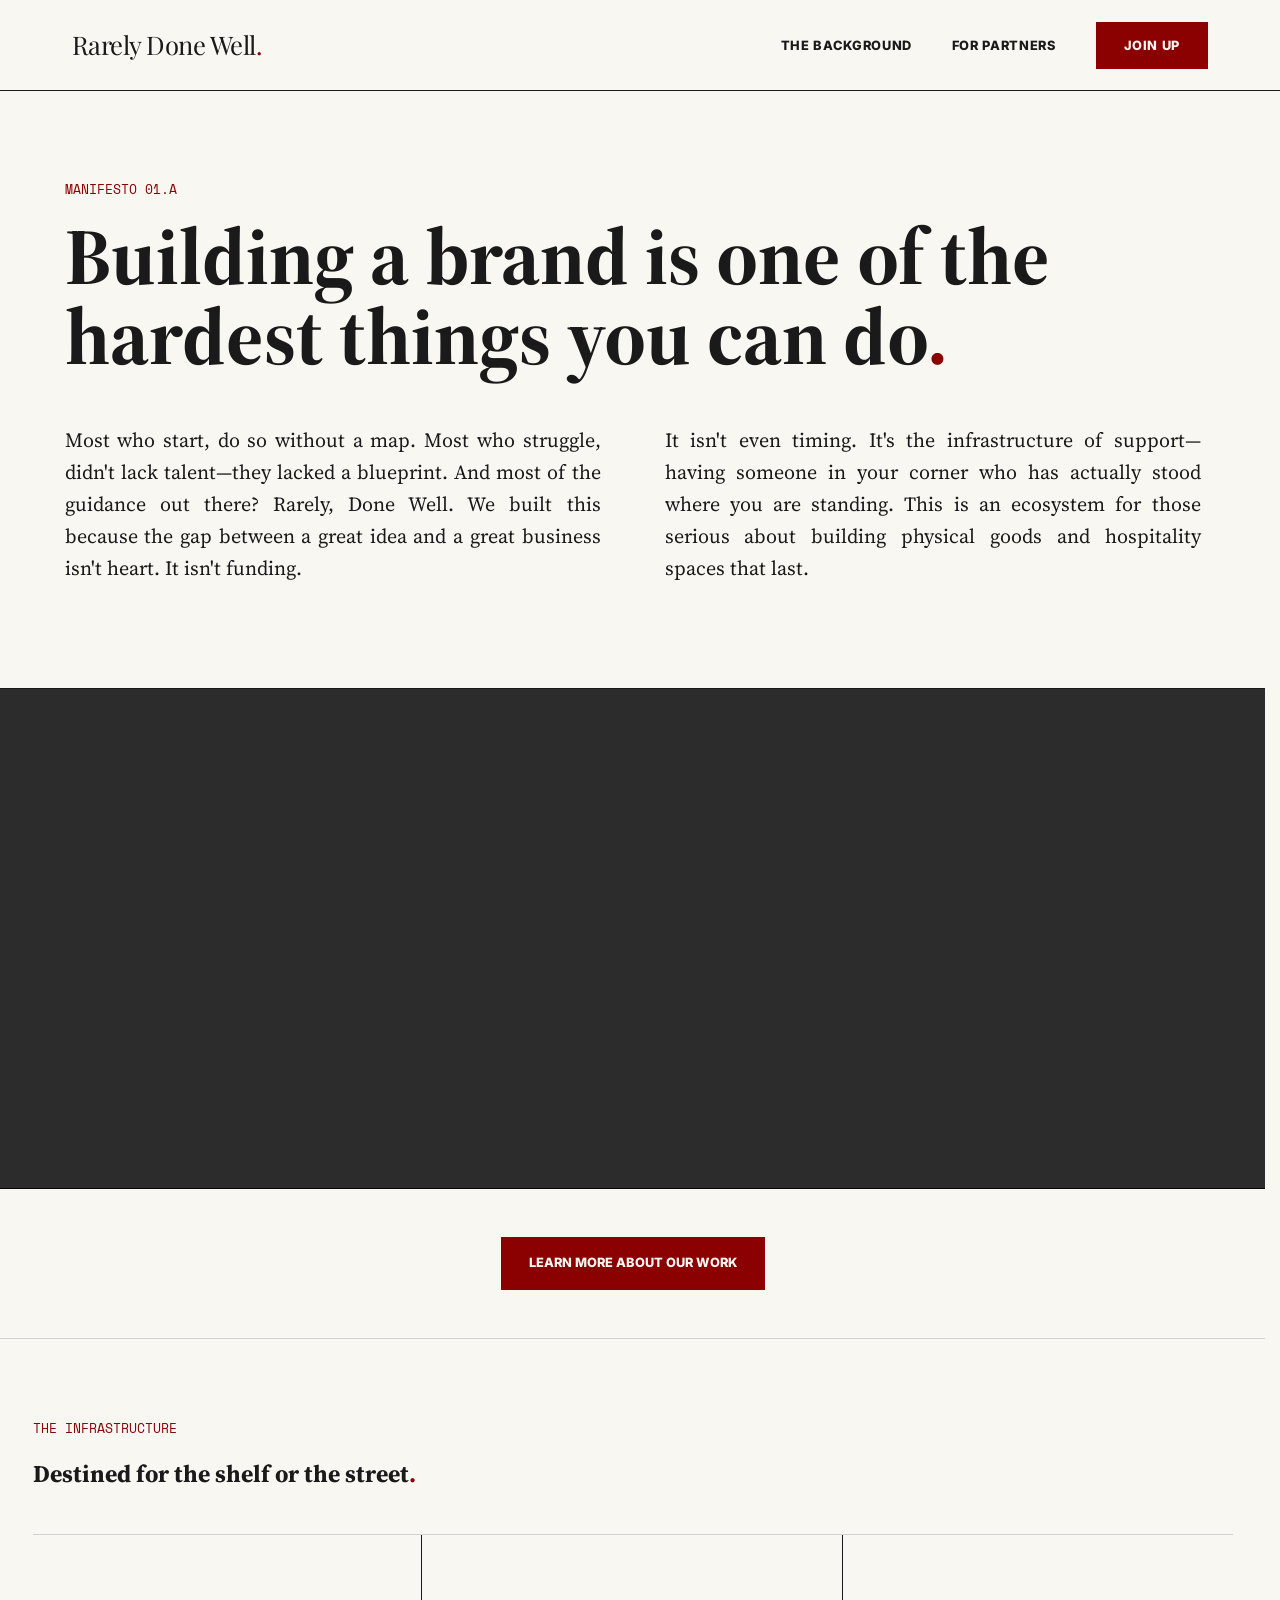
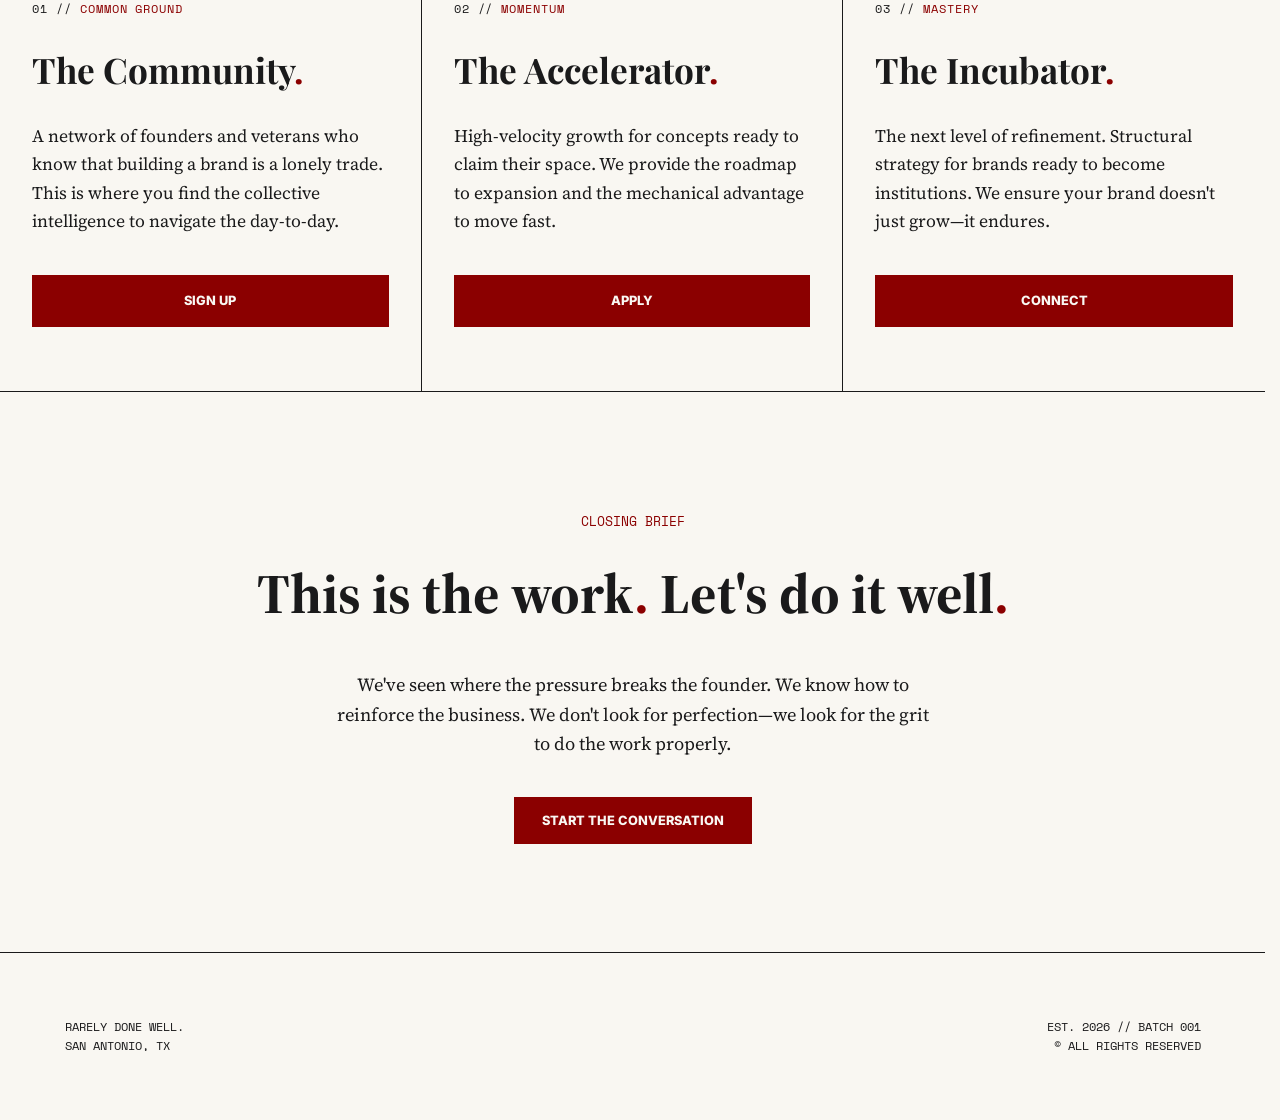
==== index.html @ 21803630 "Initial launch" ====
<!DOCTYPE html>
<html lang="en">
<head>
    <meta charset="UTF-8">
    <meta name="viewport" content="width=device-width, initial-scale=1.0">
    <meta name="description" content="Rarely Done Well is an ecosystem built for founders serious about creating physical goods and hospitality spaces that last.">
    <title>Rarely Done Well | Physical Goods & Hospitality Spaces</title>
    
    <link rel="preconnect" href="https://fonts.googleapis.com">
    <link rel="preconnect" href="https://fonts.gstatic.com" crossorigin>
    <link href="https://fonts.googleapis.com/css2?family=Inter:wght@700;800&family=Playfair+Display:wght@900&family=Space+Mono&family=Source+Serif+4:wght@400;600&display=swap" rel="stylesheet">
    <link rel="stylesheet" href="style.css">
</head>
<body>

    <header class="masthead masthead--fixed">
        <div class="container nav-wrapper">
            <a href="index.html" class="logo">Rarely Done Well<span class="brand-comma">.</span></a>
            
            <div class="nav-right-group">
                <button class="nav-toggle" aria-expanded="false" aria-controls="main-nav">
                    <span></span><span></span><span></span>
                </button>
                <nav class="main-nav" id="main-nav">
                    <ul>
                        <li><a href="learn-more.html">The Background</a></li>
                        <li><a href="partners.html">For Partners</a></li>
                        <li><a href="#ecosystem" class="btn-cta">Join Up</a></li>
                    </ul>
                </nav>
            </div>
        </div>
    </header>

    <main>
        <section class="hero">
            <div class="container">
                <span class="section-label fade-in">Manifesto 01.A</span>
                <h1 class="fade-in">Building a brand is one of the hardest things you can do<span class="brand-comma">.</span></h1>
                <div class="hero-lead fade-in">
                    <p>Most who start, do so without a map. Most who struggle, didn't lack talent—they lacked a blueprint. And most of the guidance out there? Rarely, Done Well. We built this because the gap between a great idea and a great business isn't heart. It isn't funding.</p>
                    <p>It isn't even timing. It's the infrastructure of support—having someone in your corner who has actually stood where you are standing. This is an ecosystem for those serious about building physical goods and hospitality spaces that last.</p>
                </div>
            </div>
        </section>    
            <div class="image-strip"></div>
 	        <div class="lm-link-bar">
                <div class="container">
                    <a href="learn-more.html" class="btn-cta">Learn More About Our Work</a>
            	</div>
            </div>
        
        
        <section id="ecosystem" class="container ecosystem-header">
            <span class="section-label">The Infrastructure</span>
            <h2>Destined for the shelf or the street<span class="brand-comma">.</span></h2>
        </section>

        <section class="ecosystem-grid">
            <div class="eco-card fade-in">
                <span class="card-descriptor">01 // <span class="brand-comma">Common Ground</span></span>
                <h3>The Community<span class="brand-comma">.</span></h3>
                <p>A network of founders and veterans who know that building a brand is a lonely trade. This is where you find the collective intelligence to navigate the day-to-day.</p>
                <a href="community.html" class="btn-cta">Sign Up</a>
            </div>
            <div class="eco-card fade-in">
                <span class="card-descriptor">02 // <span class="brand-comma">Momentum</span></span>
                <h3>The Accelerator<span class="brand-comma">.</span></h3>
                <p>High-velocity growth for concepts ready to claim their space. We provide the roadmap to expansion and the mechanical advantage to move fast.</p>
                <a href="accelerator.html" class="btn-cta">Apply</a>
            </div>
            <div class="eco-card fade-in">
                <span class="card-descriptor">03 // <span class="brand-comma">Mastery</span></span>
                <h3>The Incubator<span class="brand-comma">.</span></h3>
                <p>The next level of refinement. Structural strategy for brands ready to become institutions. We ensure your brand doesn't just grow—it endures.</p>
                <a href="incubator.html" class="btn-cta">Connect</a>
            </div>
        </section>

        <section id="work" class="final-call">
            <div class="container fade-in">
                <span class="section-label">Closing Brief</span>
                <h2>This is the work<span class="brand-comma">.</span> Let's do it well<span class="brand-comma">.</span></h2>
                <p class="final-call-body">We've seen where the pressure breaks the founder. We know how to reinforce the business. We don't look for perfection—we look for the grit to do the work properly.</p>
                <a href="#" class="btn-cta">Start the Conversation</a>
            </div>
        </section>
    </main>

    <footer>
        <div class="container footer-wrap">
            <div>RARELY DONE WELL.<br>SAN ANTONIO, TX</div>
            <div style="text-align:right">EST. 2026 // BATCH 001<br>&copy; ALL RIGHTS RESERVED</div>
        </div>
    </footer>

    <script src="script.js"></script>
</body>
</html>
---- style.css ----
/* ============================================================
   RARELY, DONE WELL. — Shared Stylesheet
   ============================================================ */

:root {
  --newsprint: #F9F7F2;
  --ink-black: #1A1A1B;
  --action-red: #8B0000;
  --hairline: #D1D1D1;
  --transition: 0.4s cubic-bezier(0.16, 1, 0.3, 1);
}

/* --- RESET --- */
*, *::before, *::after { margin: 0; padding: 0; box-sizing: border-box; }
button, a, input, select, textarea { border-radius: 0; }

/* --- BASE --- */
html {
  scroll-behavior: smooth;
  scrollbar-gutter: stable;
}

body {
  background-color: var(--newsprint);
  font-family: 'Source Serif 4', serif;
  color: var(--ink-black);
  line-height: 1.6;
}

/* Form/iframe pages override body to fill viewport */
body.page-form {
  height: 100vh;
  display: flex;
  flex-direction: column;
  overflow: hidden;
}

.container { max-width: 1200px; margin: 0 auto; padding: 0 2rem; }
.brand-comma { color: var(--action-red); }

/* --- MASTHEAD --- */
.masthead {
  width: 100%;
  background: var(--newsprint);
  border-bottom: 1px solid var(--ink-black);
}

/* Fixed masthead for index page */
.masthead--fixed {
  position: fixed;
  top: 0; left: 0; right: 0;
  z-index: 1000;
}

/* Static (flex-shrink) masthead for form pages */
.masthead--static {
  height: 90px;
  flex-shrink: 0;
}

.masthead--static .nav-wrapper {
  height: 90px;
}

.nav-wrapper {
  display: flex;
  justify-content: space-between;
  align-items: center;
  height: 90px;
}

.logo {
  font-family: 'Playfair Display', serif;
  font-size: 1.6rem;
  text-decoration: none;
  color: var(--ink-black);
  letter-spacing: -0.02em;
  line-height: 1;
  display: block;
}

/* --- NAV (index page) --- */
.nav-right-group {
  display: flex;
  align-items: center;
}

.main-nav ul { display: flex; list-style: none; gap: 2.5rem; align-items: center; }
.main-nav a {
  text-decoration: none;
  color: var(--ink-black);
  font-family: 'Inter', sans-serif;
  font-weight: 800;
  font-size: 0.8rem;
  text-transform: uppercase;
  letter-spacing: 0.05em;
}

.main-nav .btn-cta {
  background: var(--action-red);
  color: var(--newsprint) !important;
  padding: 16px 28px;
  transition: var(--transition);
}

.main-nav .btn-cta:hover {
  background: var(--ink-black);
  color: var(--newsprint) !important;
}

.nav-toggle {
  display: none;
  flex-direction: column;
  justify-content: space-between;
  width: 28px;
  height: 20px;
  background: none;
  border: none;
  cursor: pointer;
  padding: 0;
}
.nav-toggle span { display: block; width: 100%; height: 2px; background: var(--ink-black); }

/* --- BACK LINK (form pages) --- */
.back-link {
  text-decoration: none;
  color: var(--ink-black);
  font-family: 'Space Mono', monospace;
  font-size: 0.8rem;
  text-transform: uppercase;
  display: flex;
  align-items: center;
  gap: 0.5rem;
}
.back-link:hover { color: var(--action-red); }

/* --- FORM WRAPPER (form pages) --- */
.form-wrapper {
  flex-grow: 1;
  position: relative;
  width: 100%;
}

.form-wrapper iframe {
  position: absolute;
  top: 0;
  left: 0;
  width: 100%;
  height: 100%;
  border: 0;
}

/* --- BUTTONS --- */
.btn-cta {
  background: var(--action-red);
  color: var(--newsprint);
  padding: 16px 28px;
  text-decoration: none;
  font-family: 'Inter', sans-serif;
  font-weight: 800;
  text-transform: uppercase;
  font-size: 0.8rem;
  text-align: center;
}

/* --- HERO (index page) --- */
.hero { padding: 180px 0 80px; border-bottom: 1px solid var(--ink-black); }
.hero h1 { font-size: clamp(2.5rem, 7vw, 5rem); line-height: 1; margin-bottom: 3rem; max-width: 1000px; }
.hero-lead { column-count: 2; column-gap: 4rem; margin-top: 2rem; }
.hero-lead p { font-size: 1.25rem; margin-bottom: 1.5rem; text-align: justify; }

/* --- ECOSYSTEM SECTION (index page) --- */
.ecosystem-header { padding: 80px 0 40px; border-bottom: 1px solid var(--hairline); }
.section-label { font-family: 'Space Mono', monospace; font-size: 0.8rem; color: var(--action-red); text-transform: uppercase; margin-bottom: 1rem; display: block; }

.ecosystem-grid { display: grid; grid-template-columns: repeat(3, 1fr); border-bottom: 1px solid var(--ink-black); }
.eco-card { padding: 4rem 2rem; border-right: 1px solid var(--ink-black); transition: var(--transition); display: flex; flex-direction: column; }
.eco-card:last-child { border-right: none; }
.eco-card:hover { background: #F2F0E9; }
.eco-card h3 { font-family: 'Playfair Display', serif; font-size: 2.2rem; margin-bottom: 1.5rem; }
.eco-card p { font-size: 1.1rem; flex-grow: 1; margin-bottom: 2.5rem; }

.card-descriptor {
    font-family: 'Space Mono', monospace;
    font-size: 0.75rem;
    text-transform: uppercase;
    letter-spacing: 0.08em;
    color: var(--ink-black);
    margin-bottom: 1.5rem;
    display: block;
}

/* --- IMAGE STRIP (index page) --- */
.image-strip {
  width: 100%; height: 500px;
  background: #3a3a3a url('https://images.pexels.com/photos/5779820/pexels-photo-5779820.jpeg?auto=compress&w=1600') center/cover;
  filter: grayscale(100%) contrast(120%);
  border-bottom: 1px solid var(--ink-black);
}

/* --- FINAL CALL (index page) --- */
.final-call { padding: 120px 0; text-align: center; }
.final-call h2 { font-size: clamp(2rem, 5vw, 3.5rem); margin-bottom: 2rem; }
.final-call-body { font-size: 1.15rem; max-width: 600px; margin: 0 auto 3rem; }

/* --- FOOTER (index page) --- */
footer { padding: 4rem 0; border-top: 1px solid var(--ink-black); }
.footer-wrap { display: flex; justify-content: space-between; font-family: 'Space Mono', monospace; font-size: 0.75rem; text-transform: uppercase; }

/* --- LEARN MORE LINK BAR (index page) --- */
.lm-link-bar {
  padding: 3rem 0;
  border-bottom: 1px solid var(--hairline);
  display: flex;
  align-items: center;
}
.lm-link-bar .btn-cta { display: inline-block; }

/* --- PARTNERS PAGE --- */

.partners-hero { padding: 180px 0 100px; border-bottom: 1px solid var(--ink-black); }
.partners-hero h1 { font-size: clamp(3rem, 8vw, 6.5rem); line-height: 0.95; letter-spacing: -0.03em; max-width: 800px; margin-bottom: 1.5rem; }
.partners-hero-sub { font-size: 1.2rem; max-width: 640px; line-height: 1.7; }

/* Engagement grid — 2 col pairs + full-width expansion card at bottom */
.partners-grid { display: grid; grid-template-columns: repeat(2, 1fr); border-bottom: 1px solid var(--ink-black); }
.partners-card { padding: 4rem 3rem; border-right: 1px solid var(--ink-black); border-bottom: 1px solid var(--ink-black); display: flex; flex-direction: column; gap: 1.5rem; }
.partners-card:nth-child(even):not(.partners-card--full) { border-right: none; }
.partners-card--full { grid-column: 1 / -1; border-right: none; border-bottom: none; }
.partners-card-number { font-family: 'Space Mono', monospace; font-size: 0.7rem; color: var(--action-red); text-transform: uppercase; letter-spacing: 0.12em; }
.partners-card h3 { font-family: 'Playfair Display', serif; font-size: 2rem; line-height: 1.1; }
.partners-card p { font-size: 1.05rem; line-height: 1.75; flex-grow: 1; }

/* Expansion card — full width, dark invitation */
.partners-card--expansion { background: var(--ink-black); color: var(--newsprint); }
.partners-card--expansion .partners-card-number { color: rgba(249,247,242,0.35); }
.partners-card--expansion h3 { color: var(--newsprint); }
.partners-card--expansion p { color: rgba(249,247,242,0.75); max-width: 680px; }
.partners-card--expansion .brand-comma { color: var(--action-red); }
.partners-card--expansion .btn-cta { display: inline-block; margin-top: 0.5rem; background: var(--action-red); color: var(--newsprint); }
.partners-card--expansion .btn-cta:hover { background: #6B0000; }

/* Mid-page CTA strip */
.partners-mid-cta { border-top: 1px solid var(--ink-black); border-bottom: 1px solid var(--ink-black); padding: 3.5rem 0; }
.partners-mid-cta-inner { display: flex; justify-content: space-between; align-items: center; gap: 3rem; }
.partners-mid-cta-inner p { font-family: 'Playfair Display', serif; font-size: 1.6rem; line-height: 1.2; max-width: 580px; }
.partners-mid-cta-inner p .brand-comma { color: var(--action-red); }
.partners-mid-cta-inner .btn-cta { white-space: nowrap; flex-shrink: 0; }

/* Program typologies grid */
.partners-typologies { padding: 80px 0; border-bottom: 1px solid var(--hairline); }
.partners-typologies-header { margin-bottom: 3rem; }
.partners-type-grid { display: grid; grid-template-columns: repeat(3, 1fr); gap: 1px; background: var(--hairline); border: 1px solid var(--hairline); }
.partners-type-card { background: var(--newsprint); padding: 2.5rem 2rem; display: flex; flex-direction: column; gap: 0.75rem; }
.partners-type-card h4 { font-family: 'Inter', sans-serif; font-weight: 800; font-size: 0.8rem; text-transform: uppercase; letter-spacing: 0.06em; color: var(--ink-black); }
.partners-type-card p { font-size: 0.95rem; line-height: 1.6; opacity: 0.7; }

/* Record with icons */
.partners-record { padding: 80px 0; border-bottom: 1px solid var(--ink-black); }
.partners-record-inner { display: grid; grid-template-columns: 220px 1fr; gap: 4rem; align-items: start; }
.partners-record-list { list-style: none; display: flex; flex-direction: column; }
.partners-record-item { display: grid; grid-template-columns: 48px 1fr; gap: 1.5rem; align-items: start; padding: 1.75rem 0; border-bottom: 1px solid var(--hairline); }
.partners-record-item:last-child { border-bottom: none; }
.partners-record-icon { width: 40px; height: 40px; background: var(--action-red); display: flex; align-items: center; justify-content: center; flex-shrink: 0; margin-top: 0.1rem; }
.partners-record-icon svg { width: 20px; height: 20px; stroke: var(--newsprint); fill: none; stroke-width: 1.5; stroke-linecap: round; stroke-linejoin: round; }
.partners-record-text { font-size: 1.05rem; line-height: 1.65; }
.partners-record-text strong { display: block; font-family: 'Inter', sans-serif; font-weight: 800; font-size: 0.75rem; text-transform: uppercase; letter-spacing: 0.06em; color: var(--action-red); margin-bottom: 0.35rem; }

/* Bottom CTA */
.partners-cta { padding: 120px 0; background: var(--ink-black); text-align: center; }
.partners-cta .section-label { color: rgba(249,247,242,0.4); }
.partners-cta h2 { font-size: clamp(2rem, 4vw, 3.5rem); color: var(--newsprint); margin: 1rem 0 1.5rem; }
.partners-cta p { font-size: 1.15rem; color: rgba(249,247,242,0.7); max-width: 540px; margin: 0 auto 3rem; }
.partners-cta .btn-cta { background: var(--action-red); color: var(--newsprint); display: inline-block; }
.partners-cta .btn-cta:hover { background: #6B0000; }

@media (max-width: 992px) {
  .partners-grid { grid-template-columns: 1fr; }
  .partners-card { border-right: none; }
  .partners-card--full { border-bottom: none; }
  .partners-type-grid { grid-template-columns: repeat(2, 1fr); }
  .partners-record-inner { grid-template-columns: 1fr; gap: 1.5rem; }
  .partners-mid-cta-inner { flex-direction: column; align-items: flex-start; }
}

@media (max-width: 600px) {
  .partners-type-grid { grid-template-columns: 1fr; }
}

/* --- LEARN MORE PAGE --- */

/* Intro hero */
.lm-hero { padding: 180px 0 100px; border-bottom: 1px solid var(--ink-black); }
.lm-hero h1 { font-size: clamp(2.5rem, 6vw, 4.5rem); line-height: 1.05; max-width: 900px; margin-bottom: 0; }

/* Stat bar */
.lm-stat-bar { border-bottom: 1px solid var(--ink-black); }
.lm-stat-inner { display: grid; grid-template-columns: repeat(3, 1fr); }
.lm-stat-inner--four { grid-template-columns: repeat(4, 1fr); }
.lm-stat { padding: 4rem 2rem; border-right: 1px solid var(--ink-black); display: flex; flex-direction: column; gap: 0.75rem; }
.lm-stat:last-child { border-right: none; }
.lm-stat-number { font-family: 'Playfair Display', serif; font-size: clamp(3rem, 6vw, 5rem); font-weight: 900; line-height: 1; }
.lm-stat-number span { color: var(--action-red); }
.lm-stat-label { font-family: 'Space Mono', monospace; font-size: 0.75rem; text-transform: uppercase; letter-spacing: 0.1em; opacity: 0.6; }

/* Text sections */
.lm-section { padding: 80px 0; border-bottom: 1px solid var(--hairline); }
.lm-section-inner { display: grid; grid-template-columns: 220px 1fr; gap: 4rem; align-items: start; }
.lm-section-body p { font-size: 1.2rem; line-height: 1.75; max-width: 680px; }
.lm-section-body p + p { margin-top: 1.5rem; }

/* Alumni grid */
.lm-alumni { padding: 80px 0 60px; border-bottom: 1px solid var(--ink-black); }
.lm-alumni-header { margin-bottom: 4rem; }
.lm-alumni-grid { display: grid; grid-template-columns: repeat(5, 1fr); gap: 1px; background: #6B0000; border: 1px solid #6B0000; }
.lm-alumni-card { background: var(--action-red); display: flex; flex-direction: column; align-items: center; justify-content: center; padding: 2rem 1.5rem; gap: 1rem; text-decoration: none; color: #F9F7F2; transition: var(--transition); min-height: 160px; text-align: center; }
.lm-alumni-card:hover { background: #A01010; }
.lm-alumni-card.no-link:hover { background: #A01010; cursor: default; }
.lm-alumni-logo { width: 100%; max-width: 120px; height: 60px; object-fit: contain; opacity: 0.9; transition: var(--transition); filter: brightness(0) invert(1); }
.lm-alumni-card:hover .lm-alumni-logo { opacity: 1; }
.lm-alumni-name { font-family: 'Space Mono', monospace; font-size: 0.65rem; text-transform: uppercase; letter-spacing: 0.08em; line-height: 1.4; color: rgba(249,247,242,0.6); }
.lm-alumni-placeholder { width: 100%; max-width: 120px; height: 60px; display: flex; align-items: center; justify-content: center; }
.lm-alumni-placeholder-text { font-family: 'Playfair Display', serif; font-size: 1.4rem; font-weight: 900; color: rgba(249,247,242,0.2); }

/* CTA trio */
.lm-cta { padding: 100px 0; }
.lm-cta-header { text-align: center; margin-bottom: 4rem; }
.lm-cta-header h2 { font-size: clamp(2rem, 4vw, 3rem); }
.lm-cta-header p { font-size: 1.15rem; max-width: 560px; margin: 1.5rem auto 0; }
.lm-cta-grid { display: grid; grid-template-columns: repeat(3, 1fr); border: 1px solid var(--ink-black); }
.lm-cta-card { padding: 3rem 2rem; border-right: 1px solid var(--ink-black); display: flex; flex-direction: column; gap: 1rem; }
.lm-cta-card:last-child { border-right: none; }
.lm-cta-card h3 { font-family: 'Playfair Display', serif; font-size: 1.8rem; }
.lm-cta-card p { font-size: 1rem; flex-grow: 1; opacity: 0.75; }
.lm-cta-card .btn-cta { display: inline-block; margin-top: 1rem; }

@media (max-width: 992px) {
  .lm-stat-inner { grid-template-columns: 1fr; }
  .lm-stat-inner--four { grid-template-columns: repeat(2, 1fr); }
  .lm-stat { border-right: none; border-bottom: 1px solid var(--ink-black); }
  .lm-section-inner { grid-template-columns: 1fr; gap: 1.5rem; }
  .lm-alumni-grid { grid-template-columns: repeat(3, 1fr); }
  .lm-cta-grid { grid-template-columns: 1fr; }
  .lm-cta-card { border-right: none; border-bottom: 1px solid var(--ink-black); }
  .lm-cta-card:last-child { border-bottom: none; }
}

@media (max-width: 600px) {
  .lm-alumni-grid { grid-template-columns: repeat(2, 1fr); }
}

/* --- ANIMATIONS --- */
.fade-in { opacity: 0; transform: translateY(20px); transition: var(--transition); }
.fade-in.visible { opacity: 1; transform: translateY(0); }

/* --- RESPONSIVE --- */
@media (max-width: 992px) {
  .hero-lead { column-count: 1; }
  .ecosystem-grid { grid-template-columns: 1fr; }
  .eco-card { border-right: none; border-bottom: 1px solid var(--ink-black); }
}

@media (max-width: 768px) {
  .nav-toggle { display: flex; }
  .main-nav {
    display: none;
    position: fixed;
    top: 91px; left: 0; width: 100%;
    background: var(--newsprint);
    border-bottom: 1px solid var(--ink-black);
    padding: 2rem;
  }
  .main-nav.open { display: block; }
  .main-nav ul { flex-direction: column; gap: 1.5rem; align-items: flex-start; }
}
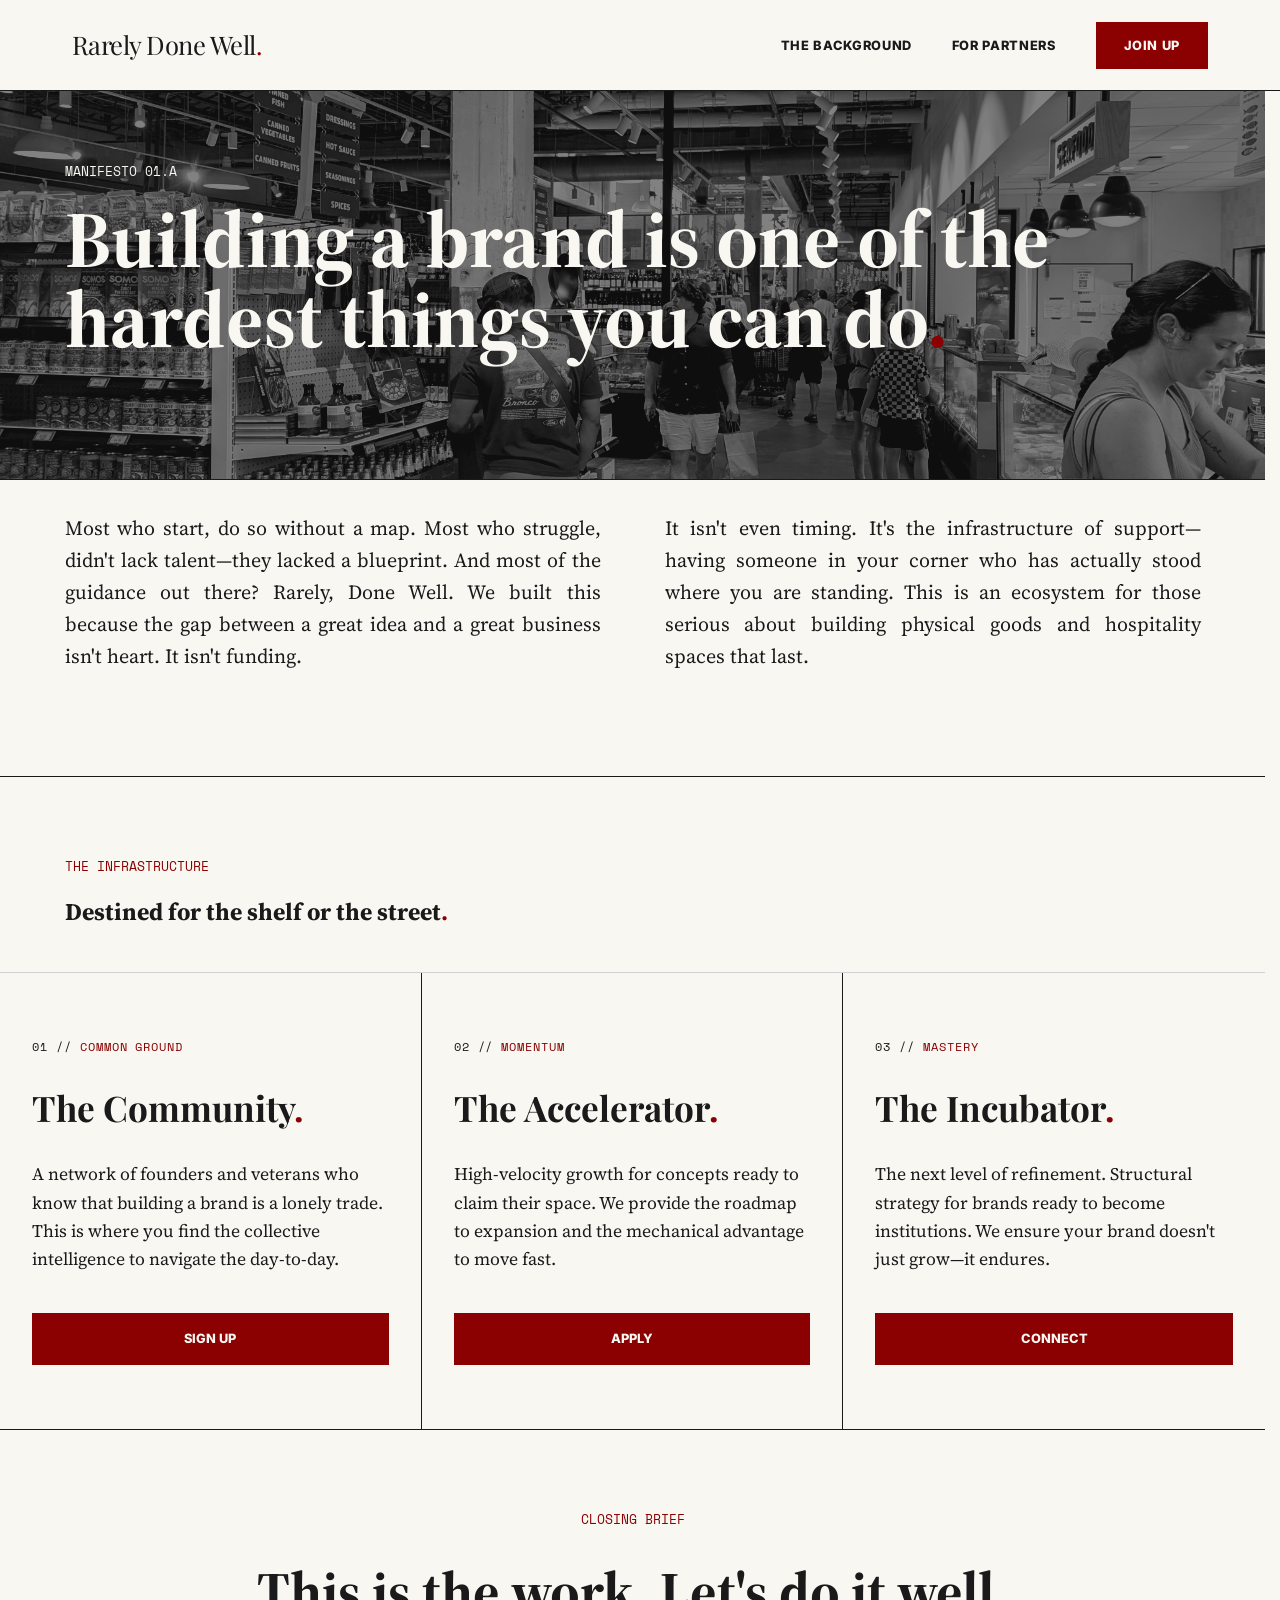
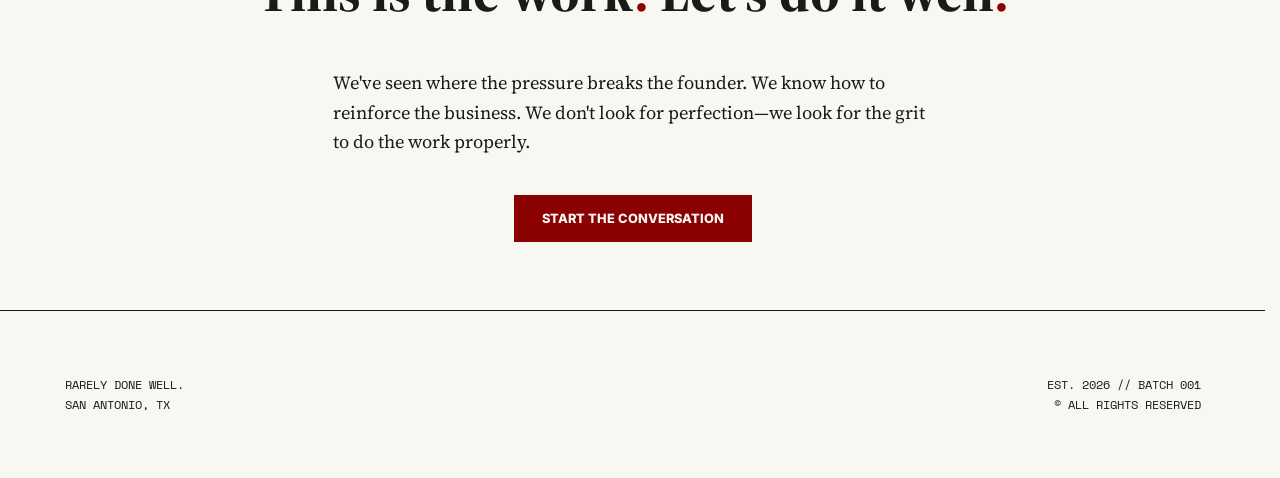
==== commit 02e055e4: "html + css style updates (hero photo band)" ====
--- a/index.html
+++ b/index.html
@@ -34,28 +34,26 @@
 
     <main>
         <section class="hero">
+            <div class="hero-photo-band" style="background-image: url('logos/index-hero-photo.jpg');">
+                <div class="hero-photo-band__inner">
+                    <span class="section-label fade-in">Manifesto 01.A</span>
+                    <h1 class="fade-in">Building a brand is one of the hardest things you can do<span class="brand-comma">.</span></h1>
+                </div>
+            </div>
             <div class="container">
-                <span class="section-label fade-in">Manifesto 01.A</span>
-                <h1 class="fade-in">Building a brand is one of the hardest things you can do<span class="brand-comma">.</span></h1>
                 <div class="hero-lead fade-in">
                     <p>Most who start, do so without a map. Most who struggle, didn't lack talent—they lacked a blueprint. And most of the guidance out there? Rarely, Done Well. We built this because the gap between a great idea and a great business isn't heart. It isn't funding.</p>
                     <p>It isn't even timing. It's the infrastructure of support—having someone in your corner who has actually stood where you are standing. This is an ecosystem for those serious about building physical goods and hospitality spaces that last.</p>
                 </div>
             </div>
-        </section>    
-            <div class="image-strip"></div>
- 	        <div class="lm-link-bar">
-                <div class="container">
-                    <a href="learn-more.html" class="btn-cta">Learn More About Our Work</a>
-            	</div>
+        </section>
+               
+        <section id="ecosystem" class="ecosystem-header">
+            <div class="container">
+                <span class="section-label">The Infrastructure</span>
+                <h2>Destined for the shelf or the street<span class="brand-comma">.</span></h2>
             </div>
-        
-        
-        <section id="ecosystem" class="container ecosystem-header">
-            <span class="section-label">The Infrastructure</span>
-            <h2>Destined for the shelf or the street<span class="brand-comma">.</span></h2>
         </section>
-
         <section class="ecosystem-grid">
             <div class="eco-card fade-in">
                 <span class="card-descriptor">01 // <span class="brand-comma">Common Ground</span></span>
--- a/style.css
+++ b/style.css
@@ -1,5 +1,5 @@
 /* ============================================================
-   RARELY, DONE WELL. — Shared Stylesheet
+   RARELY DONE WELL. — Shared Stylesheet
    ============================================================ */
 
 :root {
@@ -164,13 +164,14 @@
 }
 
 /* --- HERO (index page) --- */
-.hero { padding: 180px 0 80px; border-bottom: 1px solid var(--ink-black); }
+.hero { padding: 0 0 80px; border-bottom: 1px solid var(--ink-black); }
 .hero h1 { font-size: clamp(2.5rem, 7vw, 5rem); line-height: 1; margin-bottom: 3rem; max-width: 1000px; }
 .hero-lead { column-count: 2; column-gap: 4rem; margin-top: 2rem; }
 .hero-lead p { font-size: 1.25rem; margin-bottom: 1.5rem; text-align: justify; }
 
 /* --- ECOSYSTEM SECTION (index page) --- */
 .ecosystem-header { padding: 80px 0 40px; border-bottom: 1px solid var(--hairline); }
+.ecosystem-header .container { padding-left: 2rem; padding-right: 2rem; }
 .section-label { font-family: 'Space Mono', monospace; font-size: 0.8rem; color: var(--action-red); text-transform: uppercase; margin-bottom: 1rem; display: block; }
 
 .ecosystem-grid { display: grid; grid-template-columns: repeat(3, 1fr); border-bottom: 1px solid var(--ink-black); }
@@ -190,18 +191,77 @@
     display: block;
 }
 
-/* --- IMAGE STRIP (index page) --- */
-.image-strip {
-  width: 100%; height: 500px;
-  background: #3a3a3a url('https://images.pexels.com/photos/5779820/pexels-photo-5779820.jpeg?auto=compress&w=1600') center/cover;
+/* --- HERO PHOTO BAND (index, partners, learn-more) --- */
+/* Wraps only the section-label + h1. Apply inline background-image on the element. */
+.hero-photo-band {
+  position: relative;
+  min-height: 480px;
+  padding-top: 90px; /* offsets fixed nav so photo starts flush beneath it */
+  display: flex;
+  align-items: center; /* text vertically centered at all sizes */
+  background-color: var(--ink-black); /* fallback if image hasn't loaded */
+  background-size: cover;
+  background-position: center 40%; /* biases toward subject, away from ceiling */
+  background-repeat: no-repeat;
+  border-bottom: 1px solid var(--ink-black);
+  overflow: hidden;
+}
+
+/* Grayscale + contrast on a pseudo-element so the filter doesn't hit the text */
+.hero-photo-band::before {
+  content: '';
+  position: absolute;
+  inset: 0;
+  background: inherit;
   filter: grayscale(100%) contrast(120%);
-  border-bottom: 1px solid var(--ink-black);
+  z-index: 0;
+}
+
+/* Dark overlay for legibility — sits above the filtered photo */
+.hero-photo-band::after {
+  content: '';
+  position: absolute;
+  inset: 0;
+  background: rgba(26, 26, 27, 0.55);
+  z-index: 1;
+}
+
+/* Inner container — matches .container spacing so text aligns with content below */
+.hero-photo-band__inner {
+  position: relative;
+  z-index: 2;
+  width: 100%;
+  max-width: 1200px;
+  margin: 0 auto;
+  padding: 2rem 2rem 2rem; /* even padding — vertical centering handled by flexbox */
+}
+
+/* Text color inside the band */
+.hero-photo-band h1,
+.hero-photo-band h2 {
+  color: var(--newsprint);
+  text-align: left;
+}
+
+.hero-photo-band .section-label {
+  color: var(--newsprint);
+  text-align: left;
+}
+
+/* Responsive step-downs */
+@media (max-width: 768px) {
+  .hero-photo-band { min-height: 380px; align-items: center; }
+  .hero-photo-band__inner { text-align: left; }
+}
+
+@media (max-width: 480px) {
+  .hero-photo-band { min-height: 300px; }
 }
 
 /* --- FINAL CALL (index page) --- */
-.final-call { padding: 120px 0; text-align: center; }
+.final-call { padding: 80px 0; text-align: center; }
 .final-call h2 { font-size: clamp(2rem, 5vw, 3.5rem); margin-bottom: 2rem; }
-.final-call-body { font-size: 1.15rem; max-width: 600px; margin: 0 auto 3rem; }
+.final-call-body { font-size: 1.15rem; max-width: 600px; margin: 0 auto 3rem; text-align: left; }
 
 /* --- FOOTER (index page) --- */
 footer { padding: 4rem 0; border-top: 1px solid var(--ink-black); }
@@ -218,15 +278,15 @@
 
 /* --- PARTNERS PAGE --- */
 
-.partners-hero { padding: 180px 0 100px; border-bottom: 1px solid var(--ink-black); }
-.partners-hero h1 { font-size: clamp(3rem, 8vw, 6.5rem); line-height: 0.95; letter-spacing: -0.03em; max-width: 800px; margin-bottom: 1.5rem; }
-.partners-hero-sub { font-size: 1.2rem; max-width: 640px; line-height: 1.7; }
+.partners-hero { padding: 0; border-bottom: 1px solid var(--ink-black); }
+.partners-hero h1 { font-size: clamp(2.5rem, 6vw, 4.5rem); line-height: 1.05; max-width: 900px; margin-bottom: 0; }
+.partners-hero-sub { font-size: 1.2rem; max-width: 640px; line-height: 1.7; padding: 3rem 0 4rem; margin: 0 auto; }
 
 /* Engagement grid — 2 col pairs + full-width expansion card at bottom */
-.partners-grid { display: grid; grid-template-columns: repeat(2, 1fr); border-bottom: 1px solid var(--ink-black); }
+.partners-grid { display: grid; grid-template-columns: repeat(2, 1fr); border-top: 1px solid var(--ink-black); border-left: 1px solid var(--ink-black); border-right: 1px solid var(--ink-black); }
 .partners-card { padding: 4rem 3rem; border-right: 1px solid var(--ink-black); border-bottom: 1px solid var(--ink-black); display: flex; flex-direction: column; gap: 1.5rem; }
 .partners-card:nth-child(even):not(.partners-card--full) { border-right: none; }
-.partners-card--full { grid-column: 1 / -1; border-right: none; border-bottom: none; }
+.partners-card--full { grid-column: 1 / -1; border-right: none; border-bottom: 1px solid var(--ink-black); }
 .partners-card-number { font-family: 'Space Mono', monospace; font-size: 0.7rem; color: var(--action-red); text-transform: uppercase; letter-spacing: 0.12em; }
 .partners-card h3 { font-family: 'Playfair Display', serif; font-size: 2rem; line-height: 1.1; }
 .partners-card p { font-size: 1.05rem; line-height: 1.75; flex-grow: 1; }
@@ -290,7 +350,7 @@
 /* --- LEARN MORE PAGE --- */
 
 /* Intro hero */
-.lm-hero { padding: 180px 0 100px; border-bottom: 1px solid var(--ink-black); }
+.lm-hero { padding: 0; border-bottom: 1px solid var(--ink-black); }
 .lm-hero h1 { font-size: clamp(2.5rem, 6vw, 4.5rem); line-height: 1.05; max-width: 900px; margin-bottom: 0; }
 
 /* Stat bar */
@@ -299,7 +359,7 @@
 .lm-stat-inner--four { grid-template-columns: repeat(4, 1fr); }
 .lm-stat { padding: 4rem 2rem; border-right: 1px solid var(--ink-black); display: flex; flex-direction: column; gap: 0.75rem; }
 .lm-stat:last-child { border-right: none; }
-.lm-stat-number { font-family: 'Playfair Display', serif; font-size: clamp(3rem, 6vw, 5rem); font-weight: 900; line-height: 1; }
+.lm-stat-number { font-family: 'Playfair Display', serif; font-size: clamp(2.5rem, 5vw, 5rem); font-weight: 900; line-height: 1; }
 .lm-stat-number span { color: var(--action-red); }
 .lm-stat-label { font-family: 'Space Mono', monospace; font-size: 0.75rem; text-transform: uppercase; letter-spacing: 0.1em; opacity: 0.6; }
 
@@ -335,9 +395,11 @@
 .lm-cta-card .btn-cta { display: inline-block; margin-top: 1rem; }
 
 @media (max-width: 992px) {
-  .lm-stat-inner { grid-template-columns: 1fr; }
+  .lm-stat-inner { grid-template-columns: repeat(2, 1fr); }
   .lm-stat-inner--four { grid-template-columns: repeat(2, 1fr); }
-  .lm-stat { border-right: none; border-bottom: 1px solid var(--ink-black); }
+  .lm-stat { border-right: 1px solid var(--ink-black); border-bottom: 1px solid var(--ink-black); }
+  .lm-stat:nth-child(even) { border-right: none; }
+  .lm-stat:last-child { border-right: none; }
   .lm-section-inner { grid-template-columns: 1fr; gap: 1.5rem; }
   .lm-alumni-grid { grid-template-columns: repeat(3, 1fr); }
   .lm-cta-grid { grid-template-columns: 1fr; }
@@ -347,6 +409,11 @@
 
 @media (max-width: 600px) {
   .lm-alumni-grid { grid-template-columns: repeat(2, 1fr); }
+  .lm-stat-inner,
+  .lm-stat-inner--four { grid-template-columns: 1fr; }
+  .lm-stat { border-right: none; border-bottom: 1px solid var(--ink-black); }
+  .lm-stat:nth-child(even) { border-right: none; }
+  .lm-stat:last-child { border-bottom: none; }
 }
 
 /* --- ANIMATIONS --- */
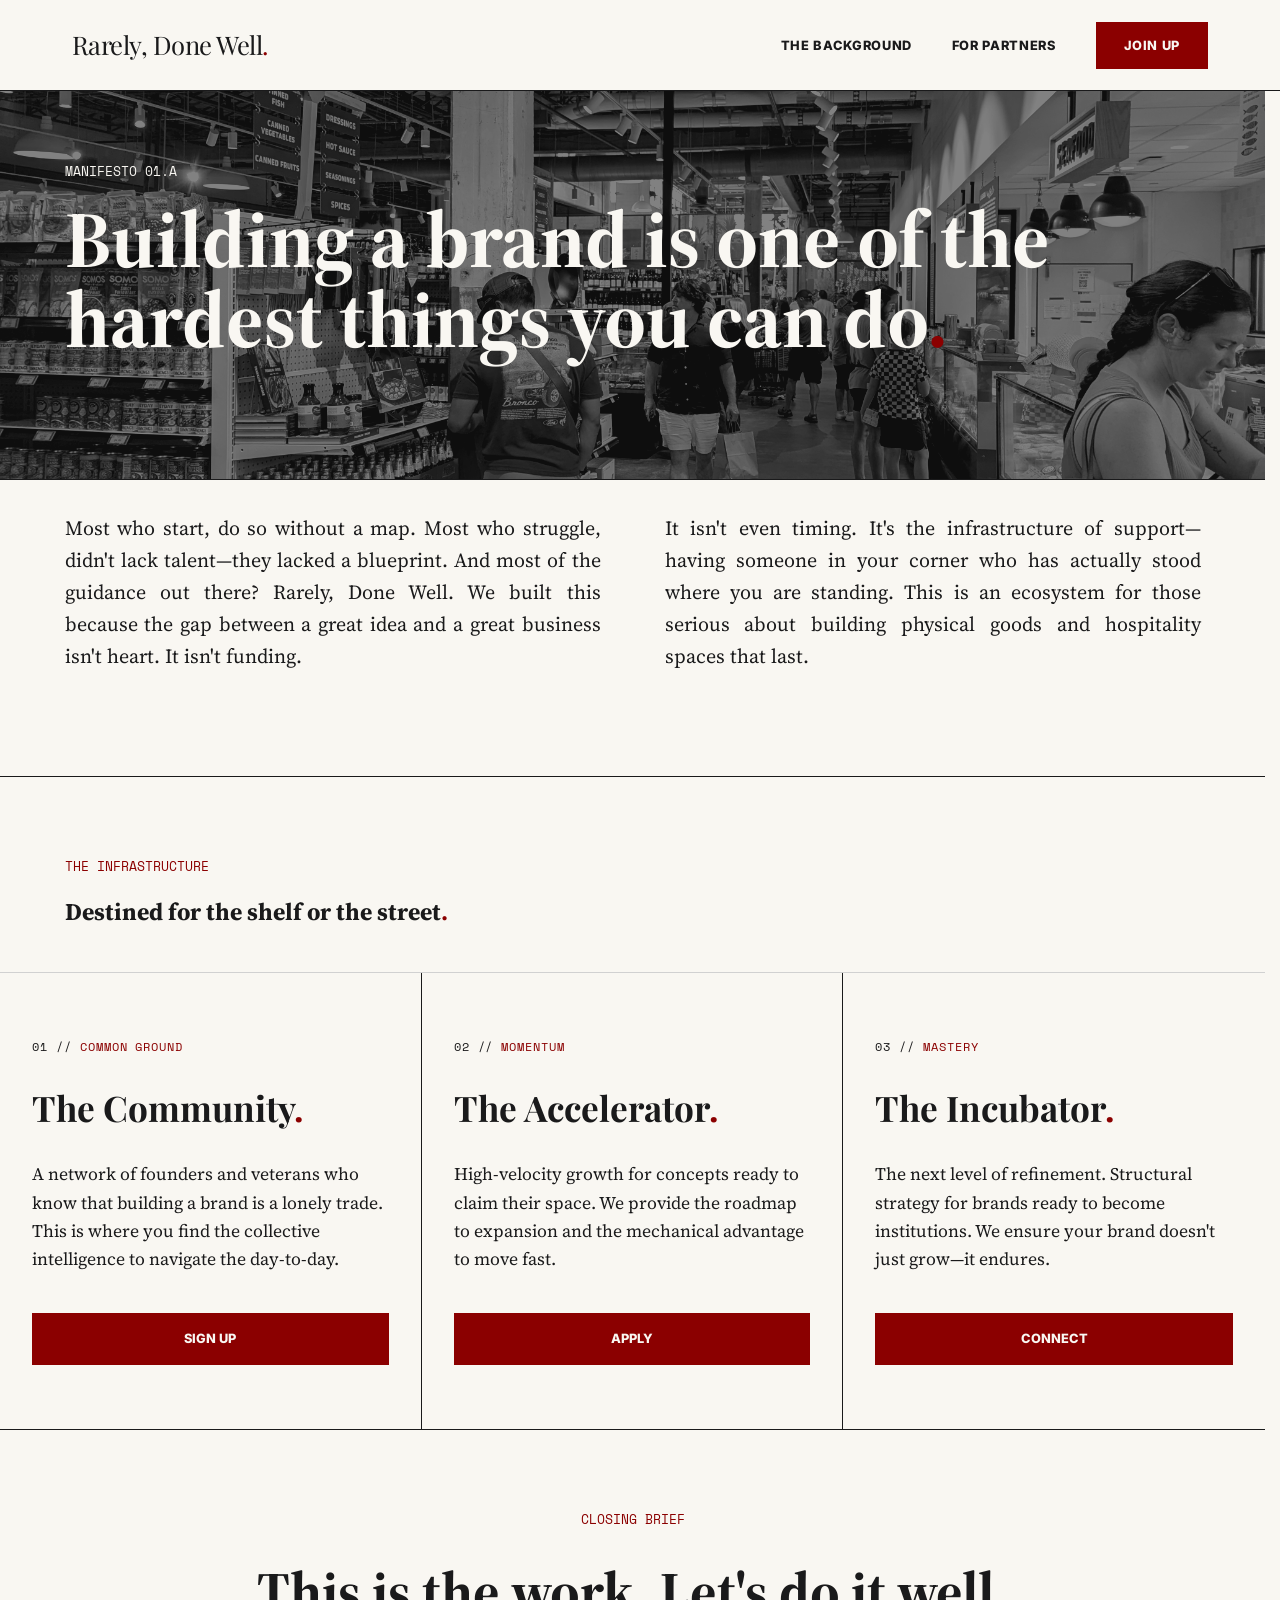
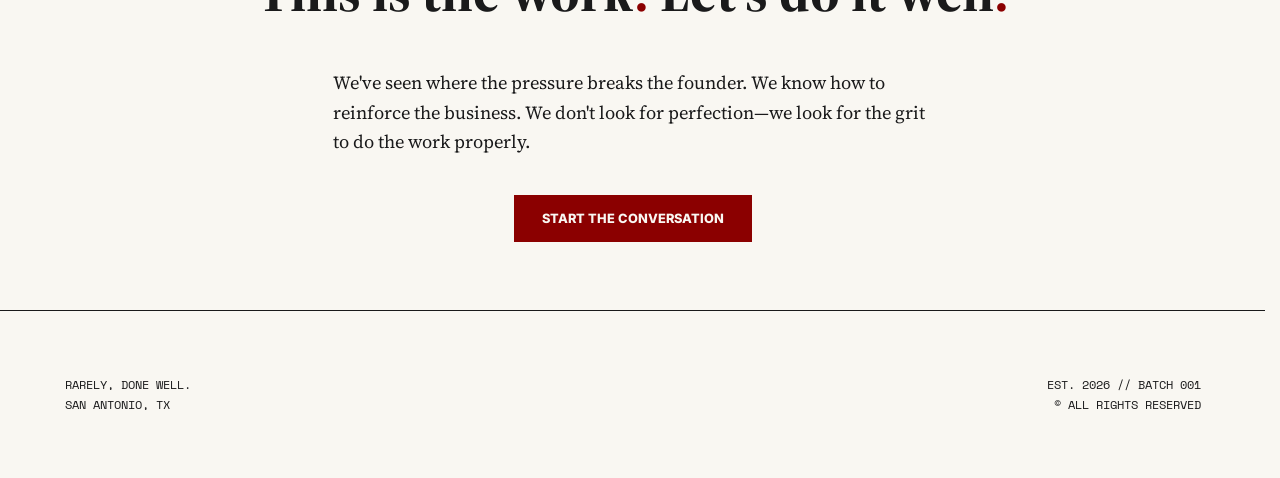
==== commit 1890df49: "Addition of SEO meta, crawlers, and general site changes including hover changes" ====
--- a/index.html
+++ b/index.html
@@ -3,9 +3,37 @@
 <head>
     <meta charset="UTF-8">
     <meta name="viewport" content="width=device-width, initial-scale=1.0">
-    <meta name="description" content="Rarely Done Well is an ecosystem built for founders serious about creating physical goods and hospitality spaces that last.">
-    <title>Rarely Done Well | Physical Goods & Hospitality Spaces</title>
+    <meta name="description" content="Rarely Done Well is a South Texas ecosystem for founders building physical goods and hospitality brands — through community membership, a 10-week accelerator, and a year-long incubator.">
+    <title>Rarely Done Well | Entrepreneur Ecosystem for Physical Goods & Hospitality Founders</title>
+    <link rel="canonical" href="https://www.rarelydonewell.com/">
+    <meta property="og:title" content="Rarely Done Well | Physical Goods & Hospitality Spaces">
+    <meta property="og:description" content="An ecosystem for founders serious about building physical goods and hospitality brands that last. South Texas.">
+    <meta property="og:url" content="https://www.rarelydonewell.com/">
+    <meta property="og:type" content="website">
+    <meta property="og:image" content="https://www.rarelydonewell.com/assets/og-image-light.png">
+    <meta property="og:site_name" content="Rarely Done Well">
+    <script type="application/ld+json">
+    {
+      "@context": "https://schema.org",
+      "@type": "Organization",
+      "name": "Rarely Done Well",
+      "url": "https://www.rarelydonewell.com",
+      "description": "An entrepreneurship ecosystem for founders building physical goods and hospitality brands. Based in San Antonio, serving South Texas.",
+      "address": {
+        "@type": "PostalAddress",
+        "addressLocality": "San Antonio",
+        "addressRegion": "TX",
+        "addressCountry": "US"
+      }
+    }
+    </script>
     
+    <link rel="icon" type="image/x-icon" href="assets/favicon.ico">
+    <link rel="icon" type="image/png" sizes="16x16" href="assets/favicon-16x16.png">
+    <link rel="icon" type="image/png" sizes="32x32" href="assets/favicon-32x32.png">
+    <link rel="apple-touch-icon" sizes="180x180" href="assets/apple-touch-icon.png">
+    <link rel="icon" type="image/png" sizes="192x192" href="assets/icon-192x192.png">
+    <link rel="icon" type="image/png" sizes="512x512" href="assets/icon-512x512.png">
     <link rel="preconnect" href="https://fonts.googleapis.com">
     <link rel="preconnect" href="https://fonts.gstatic.com" crossorigin>
     <link href="https://fonts.googleapis.com/css2?family=Inter:wght@700;800&family=Playfair+Display:wght@900&family=Space+Mono&family=Source+Serif+4:wght@400;600&display=swap" rel="stylesheet">
@@ -15,7 +43,7 @@
 
     <header class="masthead masthead--fixed">
         <div class="container nav-wrapper">
-            <a href="index.html" class="logo">Rarely Done Well<span class="brand-comma">.</span></a>
+            <a href="index.html" class="logo">Rarely, Done Well<span class="brand-comma">.</span></a>
             
             <div class="nav-right-group">
                 <button class="nav-toggle" aria-expanded="false" aria-controls="main-nav">
@@ -34,7 +62,7 @@
 
     <main>
         <section class="hero">
-            <div class="hero-photo-band" style="background-image: url('logos/index-hero-photo.jpg');">
+            <div class="hero-photo-band" style="background-image: url('assets/index-hero-photo.jpg');">
                 <div class="hero-photo-band__inner">
                     <span class="section-label fade-in">Manifesto 01.A</span>
                     <h1 class="fade-in">Building a brand is one of the hardest things you can do<span class="brand-comma">.</span></h1>
@@ -80,14 +108,14 @@
                 <span class="section-label">Closing Brief</span>
                 <h2>This is the work<span class="brand-comma">.</span> Let's do it well<span class="brand-comma">.</span></h2>
                 <p class="final-call-body">We've seen where the pressure breaks the founder. We know how to reinforce the business. We don't look for perfection—we look for the grit to do the work properly.</p>
-                <a href="#" class="btn-cta">Start the Conversation</a>
+                <a href="#ecosystem" class="btn-cta">Start the Conversation</a>
             </div>
         </section>
     </main>
 
     <footer>
         <div class="container footer-wrap">
-            <div>RARELY DONE WELL.<br>SAN ANTONIO, TX</div>
+            <div>RARELY, DONE WELL.<br>SAN ANTONIO, TX</div>
             <div style="text-align:right">EST. 2026 // BATCH 001<br>&copy; ALL RIGHTS RESERVED</div>
         </div>
     </footer>
--- a/style.css
+++ b/style.css
@@ -374,10 +374,10 @@
 .lm-alumni-header { margin-bottom: 4rem; }
 .lm-alumni-grid { display: grid; grid-template-columns: repeat(5, 1fr); gap: 1px; background: #6B0000; border: 1px solid #6B0000; }
 .lm-alumni-card { background: var(--action-red); display: flex; flex-direction: column; align-items: center; justify-content: center; padding: 2rem 1.5rem; gap: 1rem; text-decoration: none; color: #F9F7F2; transition: var(--transition); min-height: 160px; text-align: center; }
-.lm-alumni-card:hover { background: #A01010; }
+.lm-alumni-card:hover { background: var(--ink-black); }
 .lm-alumni-card.no-link:hover { background: #A01010; cursor: default; }
 .lm-alumni-logo { width: 100%; max-width: 120px; height: 60px; object-fit: contain; opacity: 0.9; transition: var(--transition); filter: brightness(0) invert(1); }
-.lm-alumni-card:hover .lm-alumni-logo { opacity: 1; }
+.lm-alumni-card:hover .lm-alumni-logo { opacity: 1; filter: none; }
 .lm-alumni-name { font-family: 'Space Mono', monospace; font-size: 0.65rem; text-transform: uppercase; letter-spacing: 0.08em; line-height: 1.4; color: rgba(249,247,242,0.6); }
 .lm-alumni-placeholder { width: 100%; max-width: 120px; height: 60px; display: flex; align-items: center; justify-content: center; }
 .lm-alumni-placeholder-text { font-family: 'Playfair Display', serif; font-size: 1.4rem; font-weight: 900; color: rgba(249,247,242,0.2); }
@@ -440,3 +440,33 @@
   .main-nav.open { display: block; }
   .main-nav ul { flex-direction: column; gap: 1.5rem; align-items: flex-start; }
 }
+
+/* --- PROGRAM PAGES (community, accelerator, incubator) --- */
+
+.program-hero { padding: 60px 0; border-bottom: 1px solid var(--ink-black); }
+.program-hero h1 { font-size: clamp(2.5rem, 6vw, 4.5rem); line-height: 1.05; margin: 0.5rem 0 1.5rem; }
+.program-hero-sub { font-size: 1.2rem; max-width: 680px; line-height: 1.75; }
+
+.program-details { padding: 60px 0; border-bottom: 1px solid var(--ink-black); }
+.program-details-grid { display: grid; grid-template-columns: repeat(3, 1fr); gap: 1px; background: var(--hairline); border: 1px solid var(--hairline); }
+.program-detail-item { background: var(--newsprint); padding: 2.5rem 2rem; display: flex; flex-direction: column; gap: 1rem; }
+.program-detail-label { font-family: 'Inter', sans-serif; font-weight: 800; font-size: 0.75rem; text-transform: uppercase; letter-spacing: 0.06em; color: var(--action-red); }
+.program-detail-item p { font-size: 1rem; line-height: 1.7; }
+
+/* Pricing list inside detail item */
+.program-pricing { list-style: none; display: flex; flex-direction: column; gap: 0.5rem; }
+.program-pricing li { font-size: 0.95rem; line-height: 1.6; padding: 0.5rem 0; border-bottom: 1px solid var(--hairline); }
+.program-pricing li:last-child { border-bottom: none; }
+.program-pricing strong { font-family: 'Inter', sans-serif; font-weight: 800; font-size: 0.75rem; text-transform: uppercase; letter-spacing: 0.04em; display: block; color: var(--ink-black); margin-bottom: 0.1rem; }
+
+.program-form { padding: 60px 0 0; }
+.program-form .container { border-bottom: 1px solid var(--hairline); padding-bottom: 2rem; margin-bottom: 0; }
+.program-form h2 { font-size: clamp(1.8rem, 4vw, 3rem); margin: 0.5rem 0 0; }
+.program-form-embed { margin: 0; }
+.program-form-embed iframe { display: block; min-height: 650px; }
+
+@media (max-width: 768px) {
+  .program-details-grid { grid-template-columns: 1fr; }
+  .program-detail-item { border-bottom: 1px solid var(--hairline); }
+  .program-detail-item:last-child { border-bottom: none; }
+}
